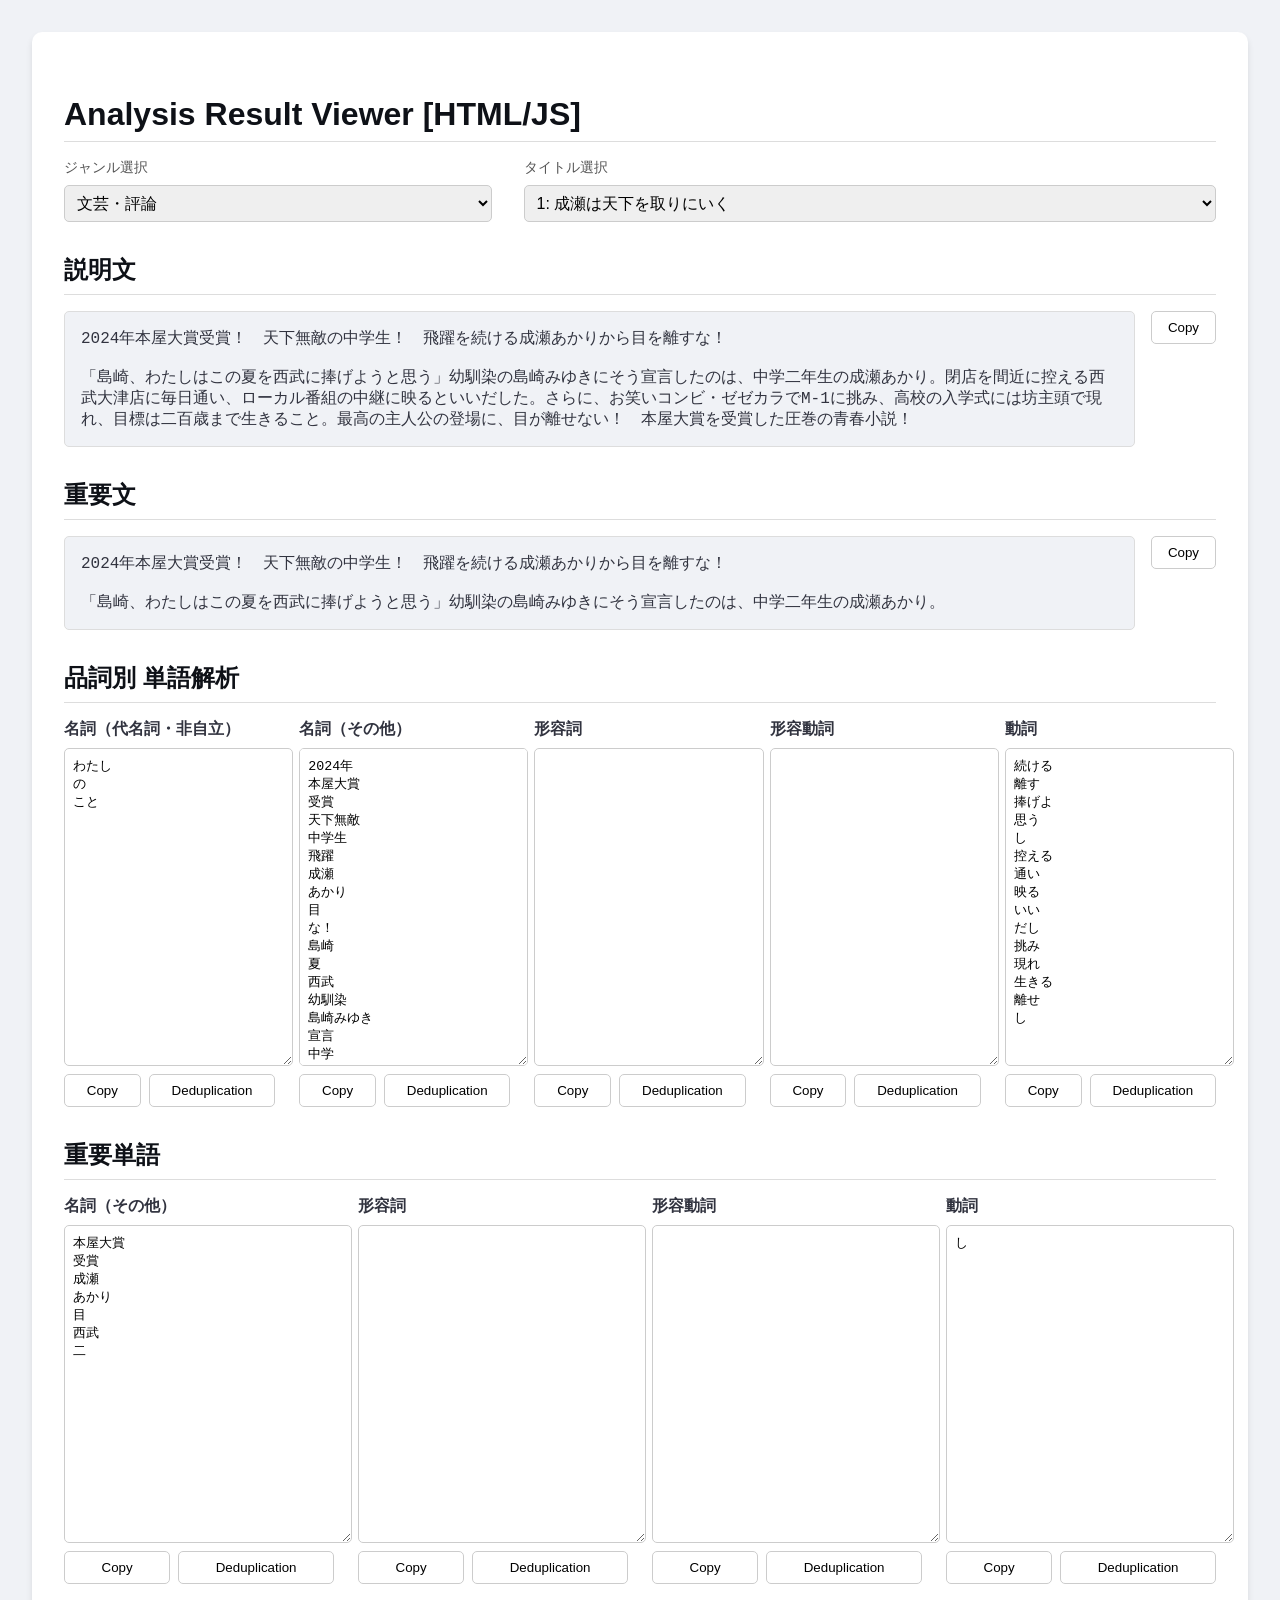
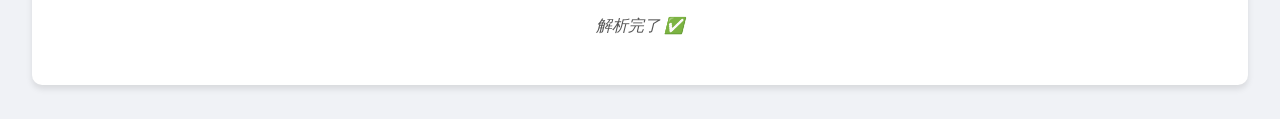
==== index.html @ 71975545 "Update and rename s2_data_ma.html to index.html" ====
<!DOCTYPE html>
<html lang="ja">
<head>
    <meta charset="UTF-8">
    <meta name="viewport" content="width=device-width, initial-scale=1.0">
    <title>Analysis Result Viewer [HTML/JS]</title>
    <link rel="stylesheet" href="style.css">
</head>
<body>
    <div class="container">
        <h1>Analysis Result Viewer [HTML/JS]</h1>
        
        <div class="controls">
            <div class="control-item">
                <label for="genre-select">ジャンル選択</label>
                <select id="genre-select"></select>
            </div>
            <div class="control-item">
                <label for="title-select">タイトル選択</label>
                <select id="title-select"></select>
            </div>
        </div>

        <h2 class="section-header">説明文</h2>
        <div class="display-area">
            <pre id="text-display" class="code-block"></pre>
            <button id="copy-text-btn" class="copy-btn">Copy</button>
        </div>

        <h2 class="section-header">重要文</h2>
        <div class="display-area">
            <pre id="sentence-display" class="code-block"></pre>
            <button id="copy-sentence-btn" class="copy-btn">Copy</button>
        </div>

        <h2 class="section-header">品詞別 単語解析</h2>
        <div id="analysis-grid" class="word-grid"></div>
        
        <h2 class="section-header">重要単語</h2>
        <div id="important-words-grid" class="word-grid"></div>

        <p id="status">データを読み込んでいます...</p>
    </div>

    <script src="script.js"></script>
</body>
</html>
---- style.css ----
body {
    font-family: -apple-system, BlinkMacSystemFont, "Segoe UI", Roboto, Helvetica, Arial, sans-serif;
    background-color: #f0f2f6;
    color: #31333f;
    margin: 0;
    padding: 2rem;
}

.container {
    max-width: 1200px;
    margin: auto;
    background-color: #ffffff;
    padding: 2rem;
    border-radius: 10px;
    box-shadow: 0 4px 6px rgba(0,0,0,0.1);
}

h1, .section-header {
    color: #0e1117;
    border-bottom: 1px solid #ddd;
    padding-bottom: 0.5rem;
    margin-top: 2rem;
    margin-bottom: 1rem;
}

.controls {
    display: flex;
    gap: 2rem;
    margin-bottom: 2rem;
}

.control-item {
    display: flex;
    flex-direction: column;
    flex-grow: 1;
}

label {
    margin-bottom: 0.5rem;
    font-size: 0.9rem;
    color: #555;
}

select {
    width: 100%;
    padding: 0.5rem;
    border-radius: 5px;
    border: 1px solid #ccc;
    font-size: 1rem;
}

.display-area {
    display: grid;
    grid-template-columns: 1fr auto;
    gap: 1rem;
    align-items: start;
}

.code-block {
    background-color: #f0f2f6;
    border: 1px solid #ddd;
    border-radius: 5px;
    padding: 1rem;
    font-family: "Menlo", "Consolas", monospace;
    white-space: pre-wrap;
    word-wrap: break-word;
    margin: 0;
    min-height: 50px;
}

.copy-btn, .action-btn {
    padding: 0.5rem 1rem;
    border: 1px solid #ccc;
    border-radius: 5px;
    background-color: #fff;
    cursor: pointer;
    transition: background-color 0.2s;
}

.copy-btn:hover, .action-btn:hover {
    background-color: #f0f2f6;
}

.word-grid {
    display: grid;
    gap: 1.5rem;
}

/* 画面幅に応じてカラム数を調整 */
@media (min-width: 1200px) {
    #analysis-grid { grid-template-columns: repeat(5, 1fr); }
    #important-words-grid { grid-template-columns: repeat(4, 1fr); }
}
@media (min-width: 768px) and (max-width: 1199px) {
    .word-grid { grid-template-columns: repeat(3, 1fr); }
}
@media (max-width: 767px) {
    .word-grid { grid-template-columns: repeat(2, 1fr); }
}


.word-column {
    display: flex;
    flex-direction: column;
}

.word-column strong {
    margin-bottom: 0.5rem;
}

.word-column textarea {
    width: 100%;
    height: 300px;
    padding: 0.5rem;
    border-radius: 5px;
    border: 1px solid #ccc;
    font-family: "Menlo", "Consolas", monospace;
    resize: vertical;
}

.word-column .buttons {
    display: flex;
    gap: 0.5rem;
    margin-top: 0.5rem;
}

.word-column .buttons .action-btn {
    flex-grow: 1;
}

#status {
    margin-top: 2rem;
    text-align: center;
    color: #555;
    font-style: italic;
}
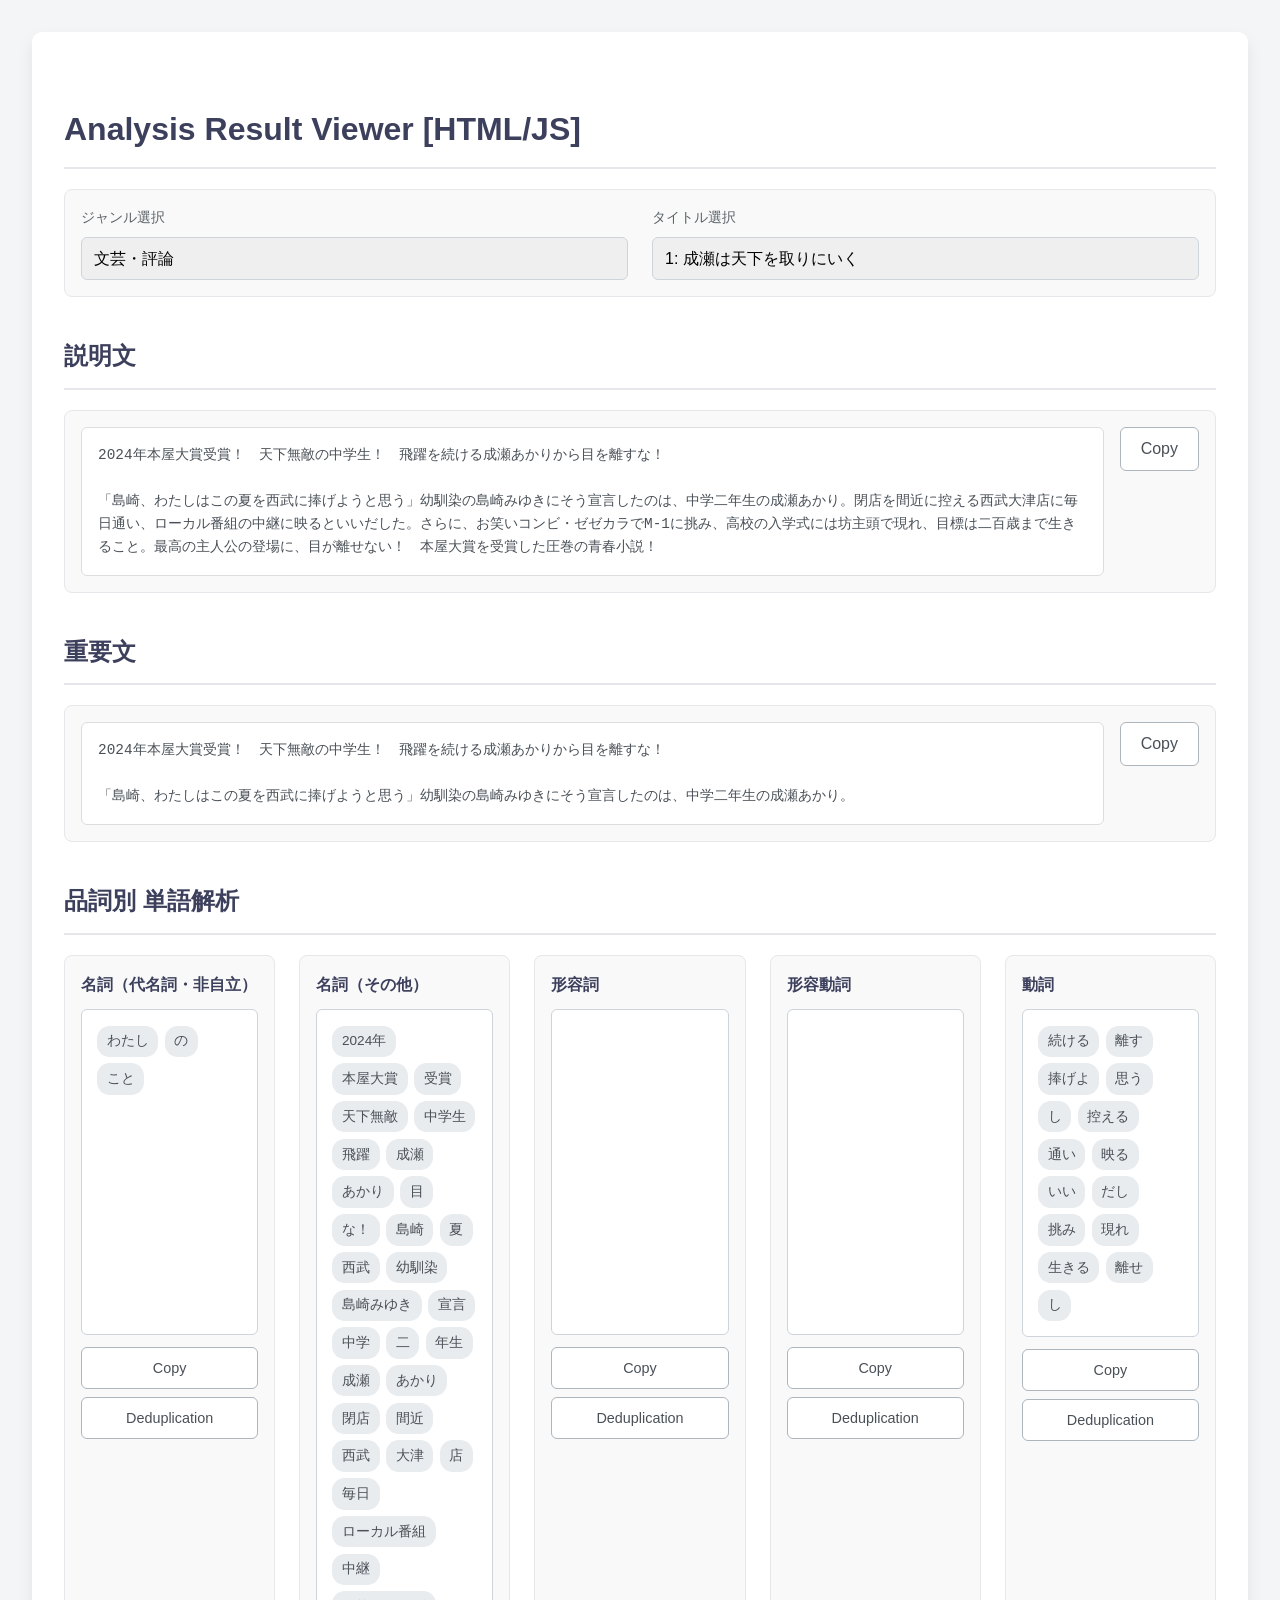
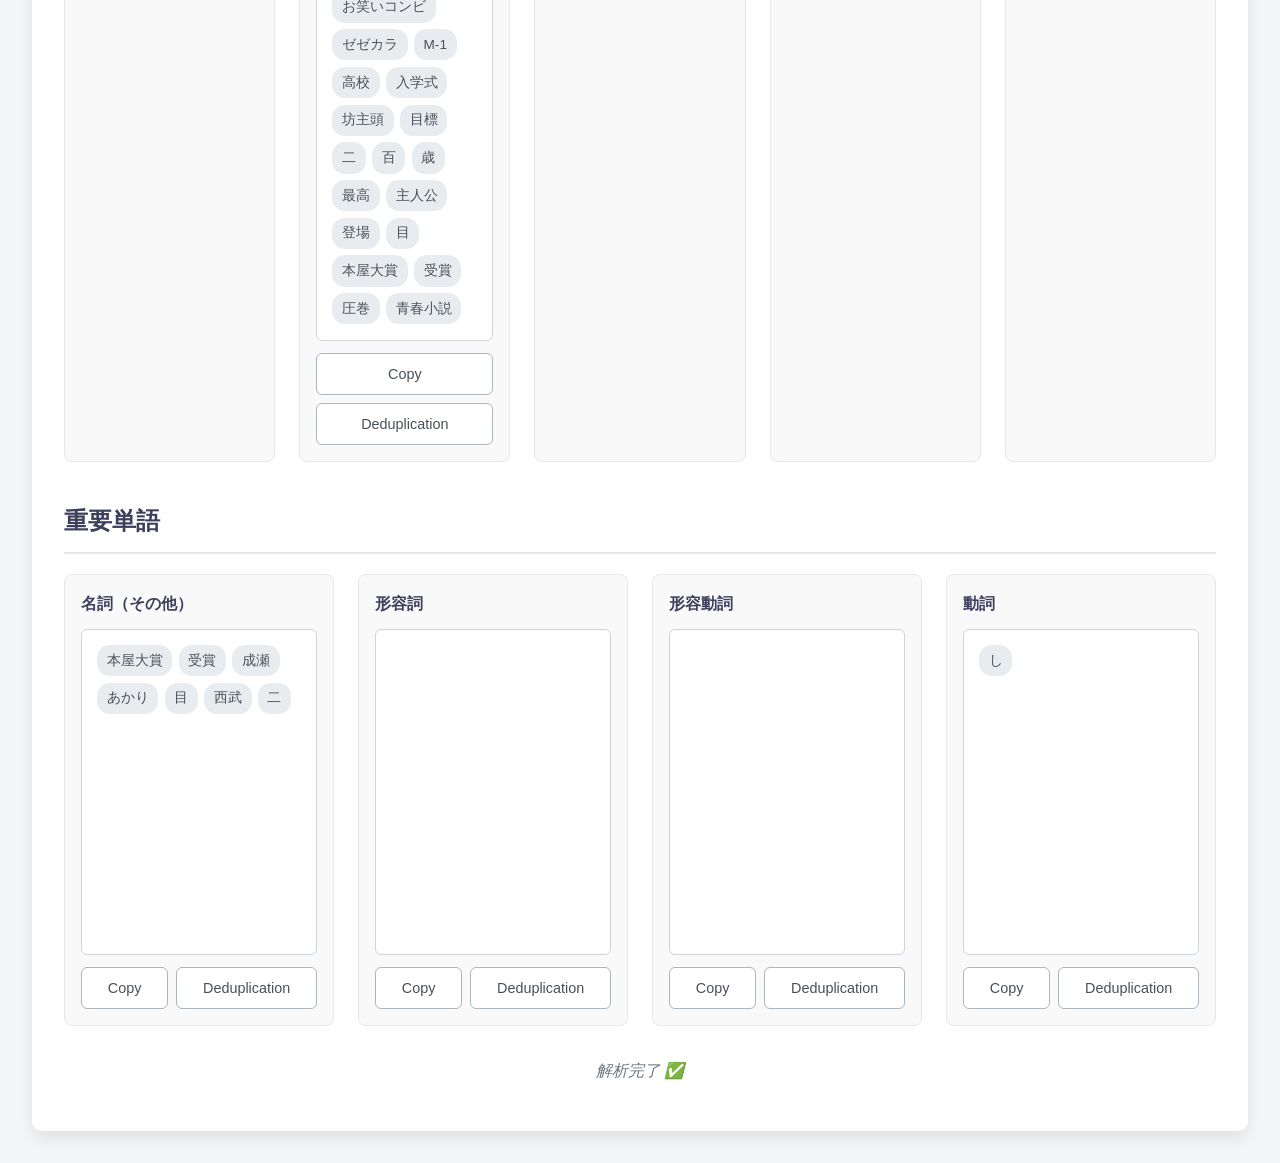
==== commit 78ab09de: "Add files via upload" ====
--- a/index.html
+++ b/index.html
@@ -9,7 +9,7 @@
 <body>
     <div class="container">
         <h1>Analysis Result Viewer [HTML/JS]</h1>
-        
+
         <div class="controls">
             <div class="control-item">
                 <label for="genre-select">ジャンル選択</label>
@@ -23,16 +23,16 @@
 
         <h2 class="section-header">説明文</h2>
         <div class="display-area">
-            <pre id="text-display" class="code-block"></pre>
+            <div id="text-display" class="code-block"></div>
             <button id="copy-text-btn" class="copy-btn">Copy</button>
         </div>
 
         <h2 class="section-header">重要文</h2>
         <div class="display-area">
-            <pre id="sentence-display" class="code-block"></pre>
+            <div id="sentence-display" class="code-block"></div>
             <button id="copy-sentence-btn" class="copy-btn">Copy</button>
         </div>
-
+        
         <h2 class="section-header">品詞別 単語解析</h2>
         <div id="analysis-grid" class="word-grid"></div>
         
@@ -42,6 +42,10 @@
         <p id="status">データを読み込んでいます...</p>
     </div>
 
+    <div id="loading-overlay" class="loading-overlay">
+        <div class="spinner"></div>
+    </div>
+
     <script src="script.js"></script>
 </body>
-</html>
+</html>
--- a/style.css
+++ b/style.css
@@ -1,9 +1,10 @@
 body {
     font-family: -apple-system, BlinkMacSystemFont, "Segoe UI", Roboto, Helvetica, Arial, sans-serif;
-    background-color: #f0f2f6;
-    color: #31333f;
+    background-color: #f4f5f7;
+    color: #282c34;
     margin: 0;
     padding: 2rem;
+    line-height: 1.6;
 }
 
 .container {
@@ -12,41 +13,55 @@
     background-color: #ffffff;
     padding: 2rem;
     border-radius: 10px;
-    box-shadow: 0 4px 6px rgba(0,0,0,0.1);
+    box-shadow: 0 8px 16px rgba(0,0,0,0.08);
 }
 
 h1, .section-header {
-    color: #0e1117;
-    border-bottom: 1px solid #ddd;
-    padding-bottom: 0.5rem;
-    margin-top: 2rem;
-    margin-bottom: 1rem;
+    color: #3d405c;
+    border-bottom: 2px solid #e5e7eb;
+    padding-bottom: 0.75rem;
+    margin-top: 2.5rem;
+    margin-bottom: 1.25rem;
 }
 
 .controls {
     display: flex;
-    gap: 2rem;
+    flex-wrap: wrap;
+    gap: 1.5rem;
     margin-bottom: 2rem;
+    background-color: #f9f9f9;
+    padding: 1rem;
+    border-radius: 8px;
+    border: 1px solid #e5e7eb;
 }
 
 .control-item {
     display: flex;
     flex-direction: column;
-    flex-grow: 1;
+    flex: 1;
+    min-width: 250px;
 }
 
 label {
     margin-bottom: 0.5rem;
     font-size: 0.9rem;
-    color: #555;
+    color: #5a6268;
 }
 
 select {
     width: 100%;
-    padding: 0.5rem;
-    border-radius: 5px;
-    border: 1px solid #ccc;
+    padding: 0.75rem;
+    border-radius: 6px;
+    border: 1px solid #ced4da;
     font-size: 1rem;
+    -webkit-appearance: none;
+    -moz-appearance: none;
+    appearance: none;
+    background-image: url('data:image/svg+xml;charset=UTF-8,<svg fill="%23343a40" viewBox="0 0 4 5"><path d="M2 0L0 2h4L2 0z"/></svg>');
+    background-repeat: no-repeat;
+    background-position-x: 98%;
+    background-position-y: 50%;
+    cursor: pointer;
 }
 
 .display-area {
@@ -54,83 +69,150 @@
     grid-template-columns: 1fr auto;
     gap: 1rem;
     align-items: start;
+    background-color: #f9f9f9;
+    padding: 1rem;
+    border-radius: 8px;
+    border: 1px solid #e5e7eb;
+    margin-bottom: 1.5rem;
 }
 
 .code-block {
-    background-color: #f0f2f6;
+    background-color: #ffffff;
     border: 1px solid #ddd;
-    border-radius: 5px;
+    border-radius: 6px;
     padding: 1rem;
     font-family: "Menlo", "Consolas", monospace;
     white-space: pre-wrap;
     word-wrap: break-word;
     margin: 0;
     min-height: 50px;
+    font-size: 0.9rem;
+    color: #495057;
 }
 
 .copy-btn, .action-btn {
-    padding: 0.5rem 1rem;
-    border: 1px solid #ccc;
-    border-radius: 5px;
-    background-color: #fff;
+    padding: 0.75rem 1.25rem;
+    border: 1px solid #adb5bd;
+    border-radius: 6px;
+    background-color: #ffffff;
+    color: #495057;
     cursor: pointer;
-    transition: background-color 0.2s;
+    transition: background-color 0.2s ease-in-out, color 0.2s ease-in-out, border-color 0.2s ease-in-out;
+    font-size: 1rem;
 }
 
 .copy-btn:hover, .action-btn:hover {
-    background-color: #f0f2f6;
+    background-color: #e9ecef;
+    border-color: #868e96;
+    color: #343a40;
+}
+
+.copy-btn.copied, .action-btn.copied {
+    background-color: #28a745;
+    color: #ffffff;
+    border-color: #28a745;
 }
 
 .word-grid {
     display: grid;
+    grid-template-columns: repeat(auto-fit, minmax(200px, 1fr));
     gap: 1.5rem;
-}
-
-/* 画面幅に応じてカラム数を調整 */
-@media (min-width: 1200px) {
-    #analysis-grid { grid-template-columns: repeat(5, 1fr); }
-    #important-words-grid { grid-template-columns: repeat(4, 1fr); }
-}
-@media (min-width: 768px) and (max-width: 1199px) {
-    .word-grid { grid-template-columns: repeat(3, 1fr); }
-}
-@media (max-width: 767px) {
-    .word-grid { grid-template-columns: repeat(2, 1fr); }
-}
-
+    margin-bottom: 1.5rem;
+}
 
 .word-column {
     display: flex;
     flex-direction: column;
+    background-color: #f9f9f9;
+    padding: 1rem;
+    border-radius: 8px;
+    border: 1px solid #e5e7eb;
 }
 
 .word-column strong {
-    margin-bottom: 0.5rem;
-}
-
-.word-column textarea {
-    width: 100%;
-    height: 300px;
-    padding: 0.5rem;
-    border-radius: 5px;
-    border: 1px solid #ccc;
-    font-family: "Menlo", "Consolas", monospace;
-    resize: vertical;
+    margin-bottom: 0.75rem;
+    color: #3d405c;
+}
+
+.word-column .word-tags-container {
+    min-height: 300px;
+    border: 1px solid #ced4da;
+    border-radius: 6px;
+    background-color: #ffffff;
+    padding: 0.75rem;
+    overflow-y: auto;
+    font-size: 0.9rem;
+}
+
+.word-column .word-tag {
+    display: inline-block;
+    background-color: #e9ecef;
+    color: #495057;
+    padding: 0.3rem 0.6rem;
+    margin: 0.2rem;
+    border-radius: 0.8rem;
+    font-size: 0.85rem;
+    transition: background-color 0.2s ease-in-out, color 0.2s ease-in-out;
+    cursor: pointer;
+}
+
+.word-column .word-tag:hover {
+    background-color: #007bff;
+    color: #ffffff;
 }
 
 .word-column .buttons {
     display: flex;
     gap: 0.5rem;
-    margin-top: 0.5rem;
+    margin-top: 0.75rem;
+    flex-wrap: wrap; /* ★★★ この行を追加 ★★★ */
 }
 
 .word-column .buttons .action-btn {
     flex-grow: 1;
+    font-size: 0.9rem;
 }
 
 #status {
     margin-top: 2rem;
     text-align: center;
-    color: #555;
+    color: #6c757d;
     font-style: italic;
+}
+
+.loading-overlay {
+    position: fixed;
+    top: 0;
+    left: 0;
+    width: 100%;
+    height: 100%;
+    background-color: rgba(255, 255, 255, 0.8);
+    display: flex;
+    justify-content: center;
+    align-items: center;
+    z-index: 9999;
+    opacity: 0;
+    visibility: hidden;
+    transition: opacity 0.3s ease-in-out, visibility 0s linear 0.3s;
+}
+
+.loading-overlay.active {
+    opacity: 1;
+    visibility: visible;
+    transition: opacity 0.3s ease-in-out;
+}
+
+.spinner {
+    border: 4px solid rgba(0, 0, 0, 0.1);
+    border-left-color: #007bff;
+    border-radius: 50%;
+    width: 50px;
+    height: 50px;
+    animation: spin 1s linear infinite;
+}
+
+@keyframes spin {
+    to {
+        transform: rotate(360deg);
+    }
 }
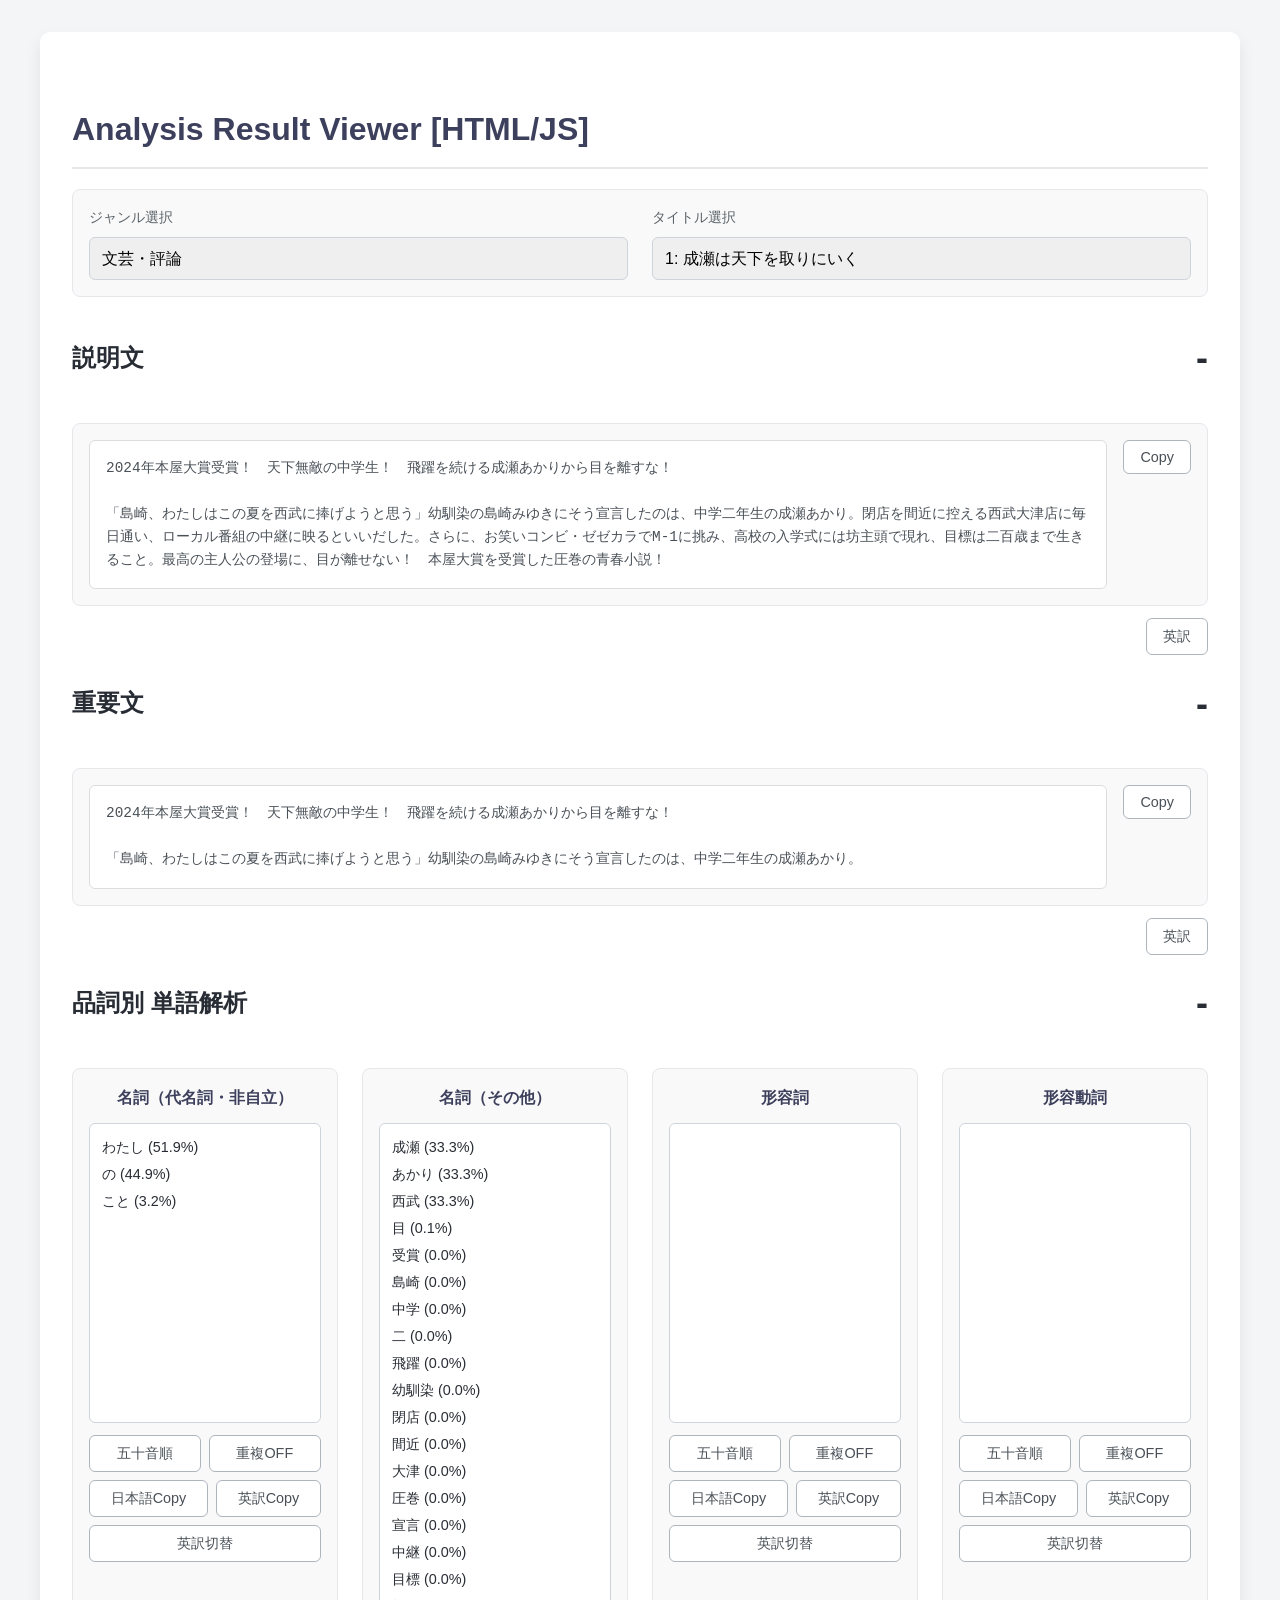
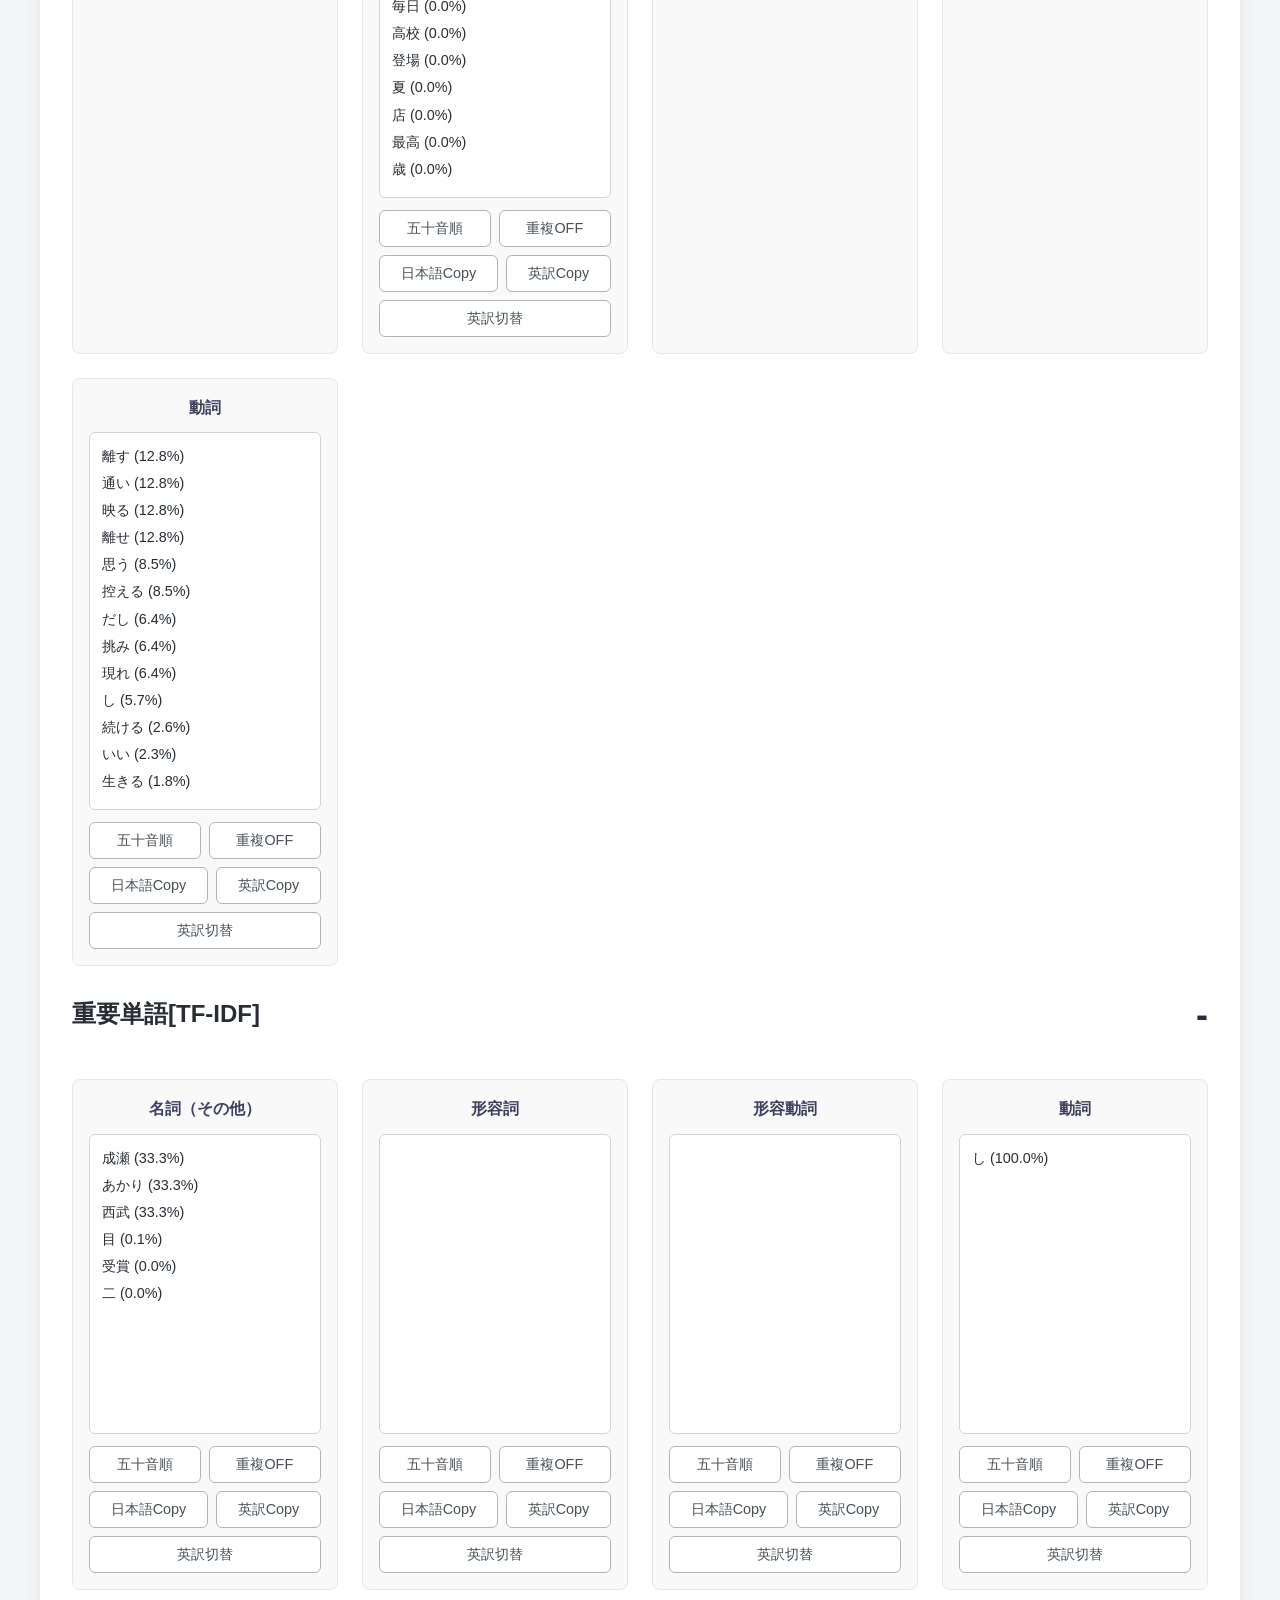
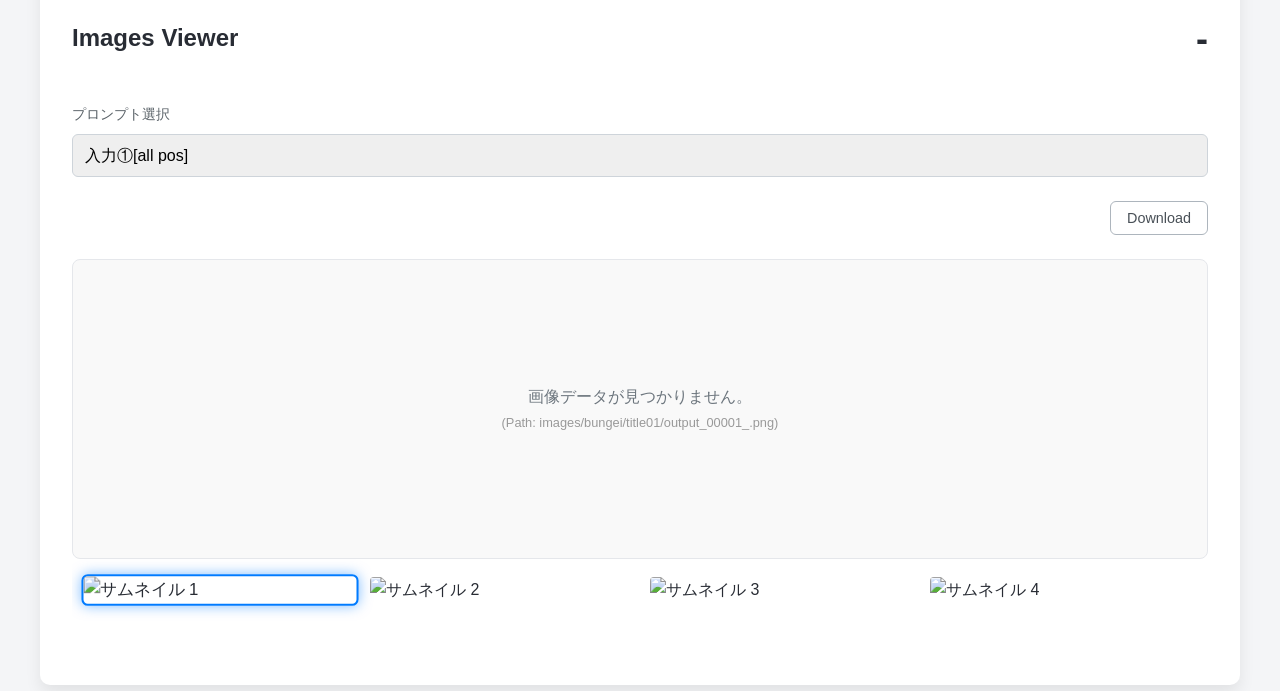
==== commit 80e90d4b: "Add files via upload" ====
--- a/index.html
+++ b/index.html
@@ -21,31 +21,69 @@
             </div>
         </div>
 
-        <h2 class="section-header">説明文</h2>
-        <div class="display-area">
-            <div id="text-display" class="code-block"></div>
-            <button id="copy-text-btn" class="copy-btn">Copy</button>
+        <div class="accordion-section">
+            <h2 class="accordion-header">説明文<span class="accordion-icon">-</span></h2>
+            <div class="accordion-content">
+                <div class="display-area">
+                    <div id="text-display" class="code-block"></div>
+                    <button id="copy-text-btn" class="copy-btn">Copy</button>
+                </div>
+                <div class="translation-controls">
+                    <button class="action-btn translate-btn" data-target="text-display-en">英訳</button>
+                </div>
+                <div id="text-display-en" class="translation-display"></div>
+            </div>
         </div>
 
-        <h2 class="section-header">重要文</h2>
-        <div class="display-area">
-            <div id="sentence-display" class="code-block"></div>
-            <button id="copy-sentence-btn" class="copy-btn">Copy</button>
+        <div class="accordion-section">
+            <h2 class="accordion-header">重要文<span class="accordion-icon">-</span></h2>
+            <div class="accordion-content">
+                <div class="display-area">
+                    <div id="sentence-display" class="code-block"></div>
+                    <button id="copy-sentence-btn" class="copy-btn">Copy</button>
+                </div>
+                <div class="translation-controls">
+                    <button class="action-btn translate-btn" data-target="sentence-display-en">英訳</button>
+                </div>
+                <div id="sentence-display-en" class="translation-display"></div>
+            </div>
         </div>
         
-        <h2 class="section-header">品詞別 単語解析</h2>
-        <div id="analysis-grid" class="word-grid"></div>
+        <div class="accordion-section">
+            <h2 class="accordion-header">品詞別 単語解析<span class="accordion-icon">-</span></h2>
+            <div class="accordion-content">
+                <div id="analysis-grid" class="word-grid"></div>
+            </div>
+        </div>
         
-        <h2 class="section-header">重要単語</h2>
-        <div id="important-words-grid" class="word-grid"></div>
+        <div class="accordion-section">
+            <h2 class="accordion-header">重要単語[TF-IDF]<span class="accordion-icon">-</span></h2>
+            <div class="accordion-content">
+                <div id="important-words-grid" class="word-grid"></div>
+            </div>
+        </div>
+
+        <div class="accordion-section">
+            <h2 class="accordion-header">Images Viewer<span class="accordion-icon">-</span></h2>
+            <div class="accordion-content">
+                <div class="image-viewer-controls">
+                    <div class="control-item">
+                        <label for="image-prompt-select">プロンプト選択</label>
+                        <select id="image-prompt-select"></select>
+                    </div>
+                </div>
+                <div class="image-actions">
+                    <button id="download-image-btn" class="action-btn">Download</button>
+                </div>
+                <div id="image-display-container" class="image-display-container"></div>
+                <div id="thumbnail-grid" class="thumbnail-grid"></div>
+            </div>
+        </div>
 
         <p id="status">データを読み込んでいます...</p>
     </div>
 
-    <div id="loading-overlay" class="loading-overlay">
-        <div class="spinner"></div>
-    </div>
-
+    <div id="loading-overlay" class="loading-overlay"><div class="spinner"></div></div>
     <script src="script.js"></script>
 </body>
 </html>
--- a/style.css
+++ b/style.css
@@ -1,3 +1,7 @@
+* {
+    box-sizing: border-box;
+}
+
 body {
     font-family: -apple-system, BlinkMacSystemFont, "Segoe UI", Roboto, Helvetica, Arial, sans-serif;
     background-color: #f4f5f7;
@@ -73,7 +77,6 @@
     padding: 1rem;
     border-radius: 8px;
     border: 1px solid #e5e7eb;
-    margin-bottom: 1.5rem;
 }
 
 .code-block {
@@ -91,14 +94,15 @@
 }
 
 .copy-btn, .action-btn {
-    padding: 0.75rem 1.25rem;
+    padding: 0.5rem 1rem;
     border: 1px solid #adb5bd;
     border-radius: 6px;
     background-color: #ffffff;
     color: #495057;
     cursor: pointer;
     transition: background-color 0.2s ease-in-out, color 0.2s ease-in-out, border-color 0.2s ease-in-out;
-    font-size: 1rem;
+    font-size: 0.9rem;
+    white-space: nowrap;
 }
 
 .copy-btn:hover, .action-btn:hover {
@@ -115,9 +119,8 @@
 
 .word-grid {
     display: grid;
-    grid-template-columns: repeat(auto-fit, minmax(200px, 1fr));
+    grid-template-columns: repeat(auto-fit, minmax(220px, 1fr));
     gap: 1.5rem;
-    margin-bottom: 1.5rem;
 }
 
 .word-column {
@@ -132,6 +135,7 @@
 .word-column strong {
     margin-bottom: 0.75rem;
     color: #3d405c;
+    text-align: center;
 }
 
 .word-column .word-tags-container {
@@ -145,74 +149,165 @@
 }
 
 .word-column .word-tag {
-    display: inline-block;
+    display: block; /* 縦に並べる */
+    margin-bottom: 4px;
+    cursor: pointer;
+}
+
+.word-column .word-tag:hover {
     background-color: #e9ecef;
-    color: #495057;
-    padding: 0.3rem 0.6rem;
-    margin: 0.2rem;
-    border-radius: 0.8rem;
-    font-size: 0.85rem;
-    transition: background-color 0.2s ease-in-out, color 0.2s ease-in-out;
-    cursor: pointer;
-}
-
-.word-column .word-tag:hover {
-    background-color: #007bff;
-    color: #ffffff;
 }
 
 .word-column .buttons {
     display: flex;
     gap: 0.5rem;
     margin-top: 0.75rem;
-    flex-wrap: wrap; /* ★★★ この行を追加 ★★★ */
+    flex-wrap: wrap;
 }
 
 .word-column .buttons .action-btn {
     flex-grow: 1;
-    font-size: 0.9rem;
-}
-
-#status {
-    margin-top: 2rem;
-    text-align: center;
-    color: #6c757d;
-    font-style: italic;
-}
-
-.loading-overlay {
-    position: fixed;
-    top: 0;
-    left: 0;
+}
+
+.image-viewer-controls {
+    display: flex;
+    flex-wrap: wrap;
+    align-items: flex-end;
+    gap: 1rem;
+    margin-bottom: 1rem;
+}
+
+.image-display-container {
     width: 100%;
-    height: 100%;
-    background-color: rgba(255, 255, 255, 0.8);
+    min-height: 300px;
     display: flex;
     justify-content: center;
     align-items: center;
-    z-index: 9999;
-    opacity: 0;
-    visibility: hidden;
-    transition: opacity 0.3s ease-in-out, visibility 0s linear 0.3s;
-}
-
-.loading-overlay.active {
-    opacity: 1;
-    visibility: visible;
-    transition: opacity 0.3s ease-in-out;
-}
-
-.spinner {
-    border: 4px solid rgba(0, 0, 0, 0.1);
-    border-left-color: #007bff;
-    border-radius: 50%;
-    width: 50px;
-    height: 50px;
-    animation: spin 1s linear infinite;
-}
-
-@keyframes spin {
-    to {
-        transform: rotate(360deg);
-    }
-}+    background-color: #f9f9f9;
+    border: 1px solid #e5e7eb;
+    border-radius: 8px;
+    padding: 1rem;
+    text-align: center;
+}
+
+.image-display-container img {
+    max-width: 100%;
+    max-height: 600px;
+    height: auto;
+    border-radius: 6px;
+    box-shadow: 0 4px 12px rgba(0,0,0,0.1);
+}
+
+.image-display-container .message {
+    color: #6c757d;
+    font-size: 1rem;
+}
+
+.image-actions {
+    display: flex;
+    justify-content: flex-end;
+    padding: 0.5rem 0;
+    margin-bottom: 1rem;
+}
+
+.thumbnail-grid {
+    display: grid;
+    grid-template-columns: repeat(4, 1fr);
+    gap: 1rem;
+    padding: 1rem;
+}
+
+.thumbnail-item {
+    width: 100%;
+    height: auto;
+    border: 2px solid transparent;
+    border-radius: 6px;
+    cursor: pointer;
+    transition: transform 0.2s ease, box-shadow 0.2s ease, border-color 0.2s ease;
+}
+
+.thumbnail-item:hover {
+    transform: scale(1.05);
+    box-shadow: 0 4px 12px rgba(0,0,0,0.15);
+}
+
+.thumbnail-item.active {
+    border-color: #007bff;
+    box-shadow: 0 0 12px rgba(0, 123, 255, 0.5);
+    transform: scale(1.05);
+}
+
+.accordion-header {
+    cursor: pointer;
+    display: flex;
+    justify-content: space-between;
+    align-items: center;
+    user-select: none;
+    transition: background-color 0.2s ease;
+}
+
+.accordion-header:hover {
+    background-color: #f9f9f9;
+}
+
+.accordion-icon {
+    font-size: 1.5em;
+    font-weight: bold;
+    transition: transform 0.3s ease;
+}
+
+.accordion-content {
+    max-height: 2000px;
+    overflow: hidden;
+    transition: max-height 0.4s ease-in-out, padding 0.4s ease;
+    padding-top: 1rem;
+}
+
+.accordion-section:not(.active) .accordion-content {
+    max-height: 0;
+    padding-top: 0;
+}
+
+.accordion-section:not(.active) .accordion-icon {
+    transform: rotate(-90deg);
+}
+
+.translation-controls {
+    margin-top: 0.75rem;
+    text-align: right;
+}
+
+.translation-display {
+    display: none;
+    margin-top: 0.75rem;
+    padding: 1rem;
+    background-color: #f0f2f6;
+    border: 1px solid #e0e0e0;
+    border-radius: 6px;
+    font-style: italic;
+    color: #495057;
+    white-space: pre-wrap;
+    word-wrap: break-word;
+}
+
+.translation-display.visible {
+    display: block;
+}
+
+.word-tag .translation {
+    display: none;
+    font-style: italic;
+    color: #007bff;
+    font-size: 0.9em;
+    margin-left: 8px;
+}
+
+.word-column.show-translations .word-tag .translation {
+    display: inline;
+}
+
+#status { margin-top: 2rem; text-align: center; color: #6c757d; font-style: italic; }
+.loading-overlay { position: fixed; top: 0; left: 0; width: 100%; height: 100%; background-color: rgba(255, 255, 255, 0.8); display: flex; justify-content: center; align-items: center; z-index: 9999; opacity: 0; visibility: hidden; transition: opacity 0.3s ease-in-out, visibility 0s linear 0.3s; }
+.loading-overlay.active { opacity: 1; visibility: visible; transition: opacity 0.3s ease-in-out; }
+.spinner { border: 4px solid rgba(0, 0, 0, 0.1); border-left-color: #007bff; border-radius: 50%; width: 50px; height: 50px; animation: spin 1s linear infinite; }
+@keyframes spin { to { transform: rotate(360deg); } }
